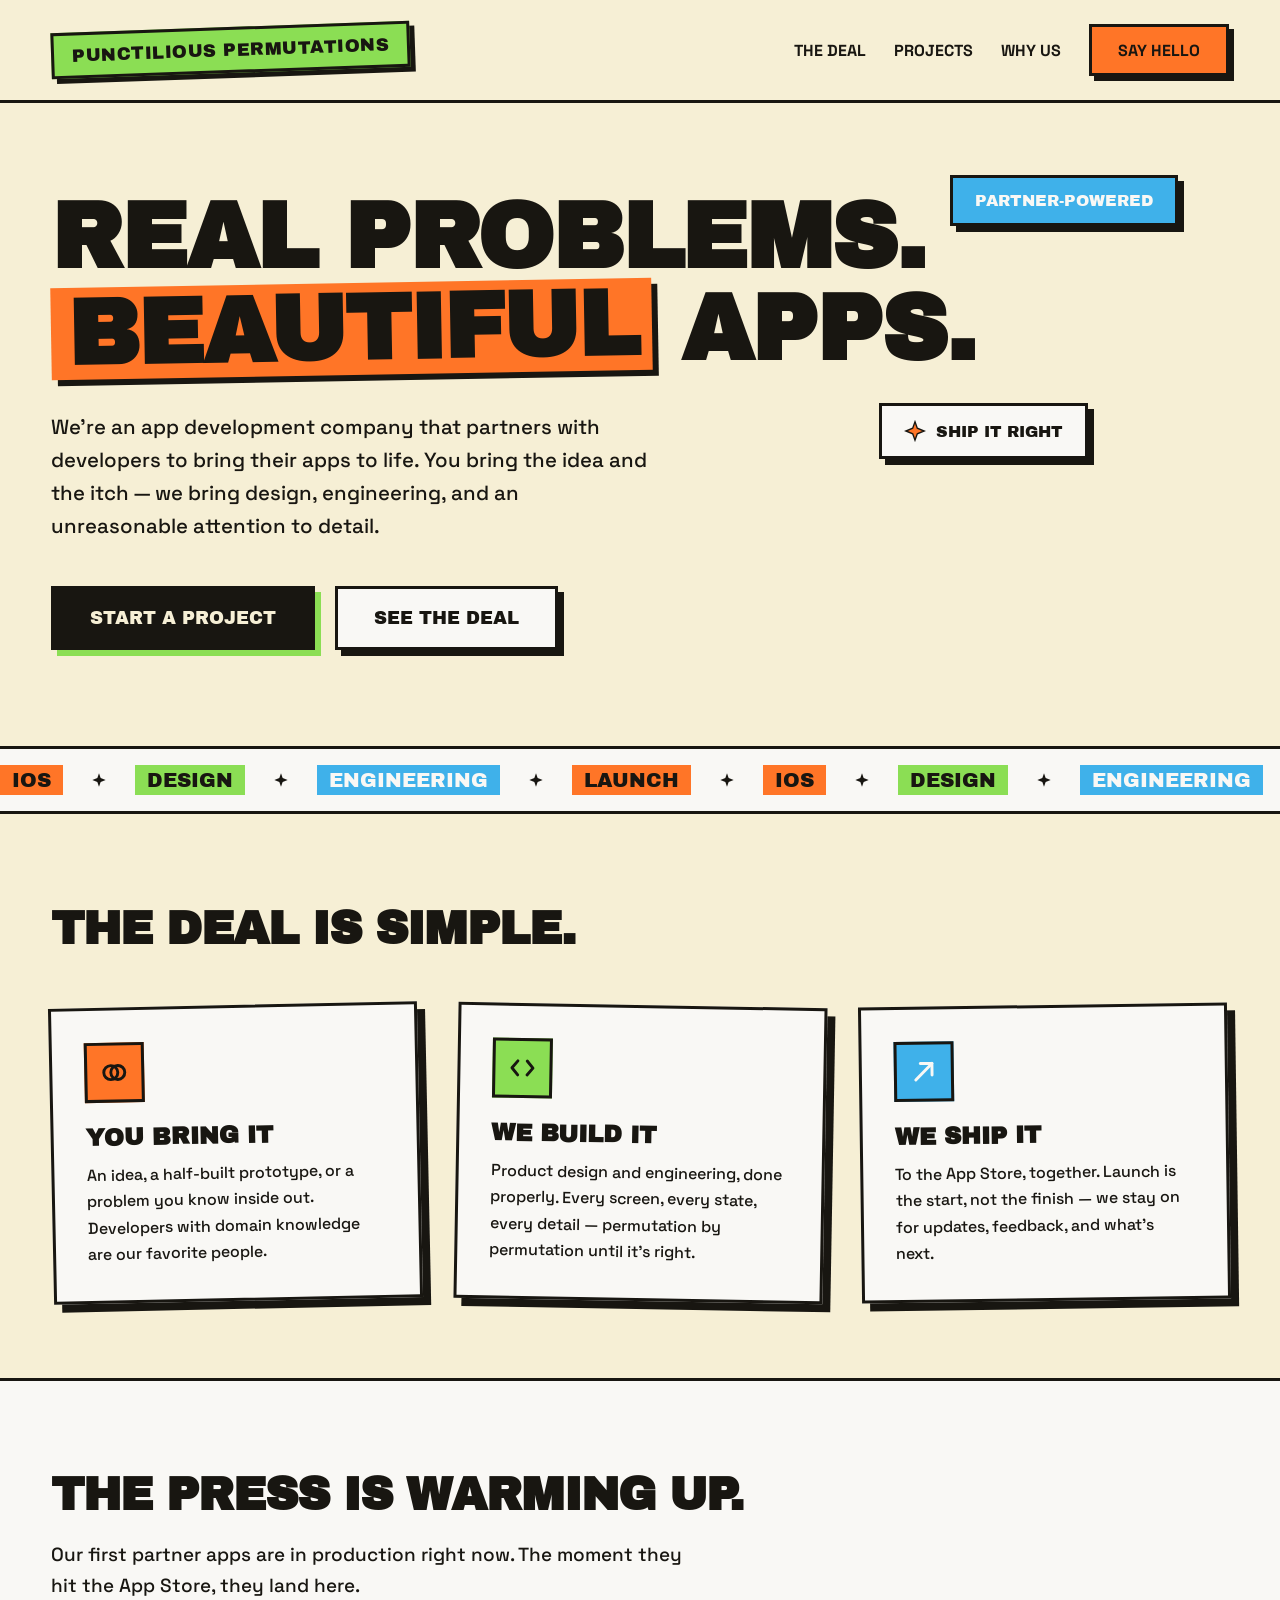
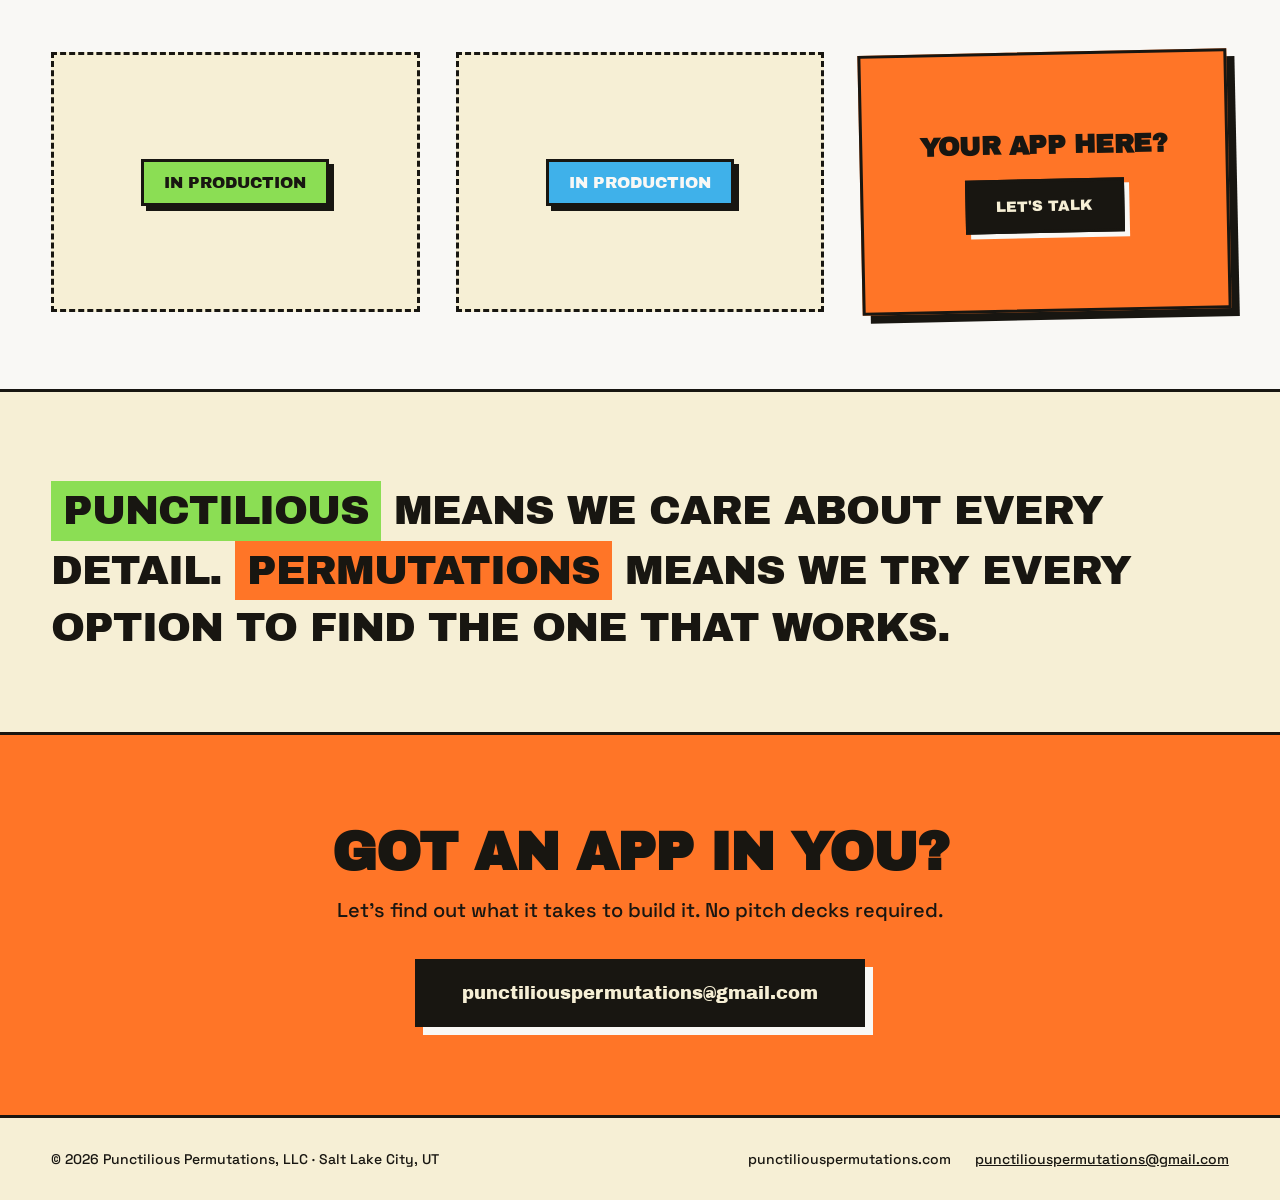
==== index.html @ 58b388db "Punctilious Permutations company site Static one-pager (Sticker Press design): hero, services, proje" ====
<!doctype html>
<html lang="en">
<head>
  <meta charset="utf-8">
  <meta name="viewport" content="width=device-width, initial-scale=1">
  <title>Punctilious Permutations — App Development Company</title>
  <meta name="description" content="Punctilious Permutations is an app development company in Salt Lake City, UT. We partner with developers to bring their apps to life — real problems, beautiful apps.">
  <link rel="canonical" href="https://punctiliouspermutations.com/">
  <meta property="og:title" content="Punctilious Permutations — App Development Company">
  <meta property="og:description" content="We partner with developers to bring their apps to life. Real problems. Beautiful apps.">
  <meta property="og:url" content="https://punctiliouspermutations.com/">
  <meta property="og:type" content="website">
  <meta name="theme-color" content="#f4efdc">
  <link rel="icon" type="image/svg+xml" href="favicon.svg">
  <link rel="preconnect" href="https://fonts.googleapis.com">
  <link rel="preconnect" href="https://fonts.gstatic.com" crossorigin>
  <link rel="stylesheet" href="https://fonts.googleapis.com/css2?family=Archivo+Black&family=Space+Grotesk:wght@400;500;700&display=swap">
  <link rel="stylesheet" href="style.css">
</head>
<body>

<header class="nav">
  <div class="nav-logo">Punctilious Permutations</div>
  <nav class="nav-links" aria-label="Main">
    <a href="#deal">The deal</a>
    <a href="#projects">Projects</a>
    <a href="#why">Why us</a>
    <a class="btn btn-nav" href="#contact">Say hello</a>
  </nav>
</header>

<main>
  <section class="hero">
    <div class="sticker sticker-sky hero-badge-1" aria-hidden="true">Partner-powered</div>
    <div class="sticker sticker-paper hero-badge-2" aria-hidden="true">
      <svg width="22" height="22" viewBox="0 0 24 24" fill="none" xmlns="http://www.w3.org/2000/svg"><path d="M12 2 L14.5 9 L22 12 L14.5 15 L12 22 L9.5 15 L2 12 L9.5 9 Z" fill="var(--orange)" stroke="var(--ink)" stroke-width="1.5"></path></svg>
      <span>Ship it right</span>
    </div>
    <h1>Real problems.<br><span class="highlight highlight-orange tilt">Beautiful</span> apps.</h1>
    <p class="hero-sub">We're an app development company that partners with developers to bring their apps to life. You bring the idea and the itch — we bring design, engineering, and an unreasonable attention to detail.</p>
    <div class="hero-actions">
      <a class="btn btn-dark" href="#contact">Start a project</a>
      <a class="btn btn-light" href="#deal">See the deal</a>
    </div>
  </section>

  <div class="ticker" aria-hidden="true">
    <div class="ticker-track">
      <div class="ticker-row">
        <span class="chip chip-orange">iOS</span><svg class="star" viewBox="0 0 24 24" xmlns="http://www.w3.org/2000/svg"><path d="M12 2 L14.5 9 L22 12 L14.5 15 L12 22 L9.5 15 L2 12 L9.5 9 Z"></path></svg><span class="chip chip-lime">Design</span><svg class="star" viewBox="0 0 24 24" xmlns="http://www.w3.org/2000/svg"><path d="M12 2 L14.5 9 L22 12 L14.5 15 L12 22 L9.5 15 L2 12 L9.5 9 Z"></path></svg><span class="chip chip-sky">Engineering</span><svg class="star" viewBox="0 0 24 24" xmlns="http://www.w3.org/2000/svg"><path d="M12 2 L14.5 9 L22 12 L14.5 15 L12 22 L9.5 15 L2 12 L9.5 9 Z"></path></svg><span class="chip chip-orange">Launch</span><svg class="star" viewBox="0 0 24 24" xmlns="http://www.w3.org/2000/svg"><path d="M12 2 L14.5 9 L22 12 L14.5 15 L12 22 L9.5 15 L2 12 L9.5 9 Z"></path></svg>
      </div>
      <div class="ticker-row">
        <span class="chip chip-orange">iOS</span><svg class="star" viewBox="0 0 24 24" xmlns="http://www.w3.org/2000/svg"><path d="M12 2 L14.5 9 L22 12 L14.5 15 L12 22 L9.5 15 L2 12 L9.5 9 Z"></path></svg><span class="chip chip-lime">Design</span><svg class="star" viewBox="0 0 24 24" xmlns="http://www.w3.org/2000/svg"><path d="M12 2 L14.5 9 L22 12 L14.5 15 L12 22 L9.5 15 L2 12 L9.5 9 Z"></path></svg><span class="chip chip-sky">Engineering</span><svg class="star" viewBox="0 0 24 24" xmlns="http://www.w3.org/2000/svg"><path d="M12 2 L14.5 9 L22 12 L14.5 15 L12 22 L9.5 15 L2 12 L9.5 9 Z"></path></svg><span class="chip chip-orange">Launch</span><svg class="star" viewBox="0 0 24 24" xmlns="http://www.w3.org/2000/svg"><path d="M12 2 L14.5 9 L22 12 L14.5 15 L12 22 L9.5 15 L2 12 L9.5 9 Z"></path></svg>
      </div>
    </div>
  </div>

  <section id="deal" class="section">
    <h2>The deal is simple.</h2>
    <div class="cards">
      <article class="card tilt-l">
        <div class="card-icon icon-orange">
          <svg width="28" height="28" viewBox="0 0 24 24" fill="none" xmlns="http://www.w3.org/2000/svg"><circle cx="9" cy="12" r="6" stroke="var(--ink)" stroke-width="2.5"></circle><circle cx="15" cy="12" r="6" stroke="var(--ink)" stroke-width="2.5"></circle></svg>
        </div>
        <h3>You bring it</h3>
        <p>An idea, a half-built prototype, or a problem you know inside out. Developers with domain knowledge are our favorite people.</p>
      </article>
      <article class="card tilt-r">
        <div class="card-icon icon-lime">
          <svg width="28" height="28" viewBox="0 0 24 24" fill="none" xmlns="http://www.w3.org/2000/svg"><path d="M8 6 L3 12 L8 18" stroke="var(--ink)" stroke-width="2.5" stroke-linecap="round" stroke-linejoin="round"></path><path d="M16 6 L21 12 L16 18" stroke="var(--ink)" stroke-width="2.5" stroke-linecap="round" stroke-linejoin="round"></path></svg>
        </div>
        <h3>We build it</h3>
        <p>Product design and engineering, done properly. Every screen, every state, every detail — permutation by permutation until it's right.</p>
      </article>
      <article class="card tilt-l2">
        <div class="card-icon icon-sky">
          <svg width="28" height="28" viewBox="0 0 24 24" fill="none" xmlns="http://www.w3.org/2000/svg"><path d="M5 19 L19 5" stroke="var(--paper)" stroke-width="2.5" stroke-linecap="round"></path><path d="M9 5 L19 5 L19 15" stroke="var(--paper)" stroke-width="2.5" stroke-linecap="round" stroke-linejoin="round"></path></svg>
        </div>
        <h3>We ship it</h3>
        <p>To the App Store, together. Launch is the start, not the finish — we stay on for updates, feedback, and what's next.</p>
      </article>
    </div>
  </section>

  <section id="projects" class="section section-band">
    <h2>The press is warming up.</h2>
    <p class="section-sub">Our first partner apps are in production right now. The moment they hit the App Store, they land here.</p>
    <div class="cards">
      <div class="slot">
        <div class="sticker sticker-lime bob-1">In production</div>
      </div>
      <div class="slot">
        <div class="sticker sticker-sky bob-2">In production</div>
      </div>
      <div class="card card-orange tilt-l your-app">
        <h3>Your app here?</h3>
        <a class="btn btn-dark btn-small" href="#contact">Let's talk</a>
      </div>
    </div>
  </section>

  <section id="why" class="section">
    <p class="statement">
      <span class="highlight highlight-lime">Punctilious</span> means we care about every detail. <span class="highlight highlight-orange">Permutations</span> means we try every option to find the one that works.
    </p>
  </section>

  <section id="contact" class="contact">
    <h2>Got an app in you?</h2>
    <p>Let's find out what it takes to build it. No pitch decks required.</p>
    <a class="btn btn-dark btn-email" href="mailto:punctiliouspermutations@gmail.com">punctiliouspermutations@gmail.com</a>
  </section>
</main>

<footer class="footer">
  <div>© 2026 Punctilious Permutations, LLC · Salt Lake City, UT</div>
  <div class="footer-links">
    <span>punctiliouspermutations.com</span>
    <a href="mailto:punctiliouspermutations@gmail.com">punctiliouspermutations@gmail.com</a>
  </div>
</footer>

</body>
</html>
---- style.css ----
:root {
  --cream: oklch(0.95 0.035 95);
  --paper: oklch(0.98 0.005 95);
  --ink: oklch(0.2 0.01 90);
  --orange: oklch(0.72 0.19 45);
  --lime: oklch(0.82 0.19 135);
  --sky: oklch(0.72 0.13 235);
  --display: 'Archivo Black', 'Arial Black', sans-serif;
  --body: 'Space Grotesk', 'Trebuchet MS', sans-serif;
}

* { box-sizing: border-box; }

body {
  margin: 0;
  background: var(--cream);
  color: var(--ink);
  font-family: var(--body);
  overflow-x: hidden;
}

a { color: oklch(0.55 0.17 45); }
a:hover { color: oklch(0.45 0.17 45); }

h1, h2, h3 { font-family: var(--display); text-transform: uppercase; margin: 0; }

/* ---------- shared pieces ---------- */

.btn {
  display: inline-flex;
  align-items: center;
  justify-content: center;
  border: 3px solid var(--ink);
  text-decoration: none;
  font-family: var(--display);
  text-transform: uppercase;
  transition: transform 120ms ease, box-shadow 120ms ease;
}
.btn:hover { transform: translate(-2px, -2px); }
.btn:active { transform: translate(2px, 2px); }

.btn-nav {
  height: 52px; padding: 0 26px;
  background: var(--orange); color: var(--ink);
  box-shadow: 5px 5px 0 var(--ink);
  font-family: var(--body); font-weight: 700; font-size: 16px;
}
.btn-nav:hover { color: var(--ink); box-shadow: 7px 7px 0 var(--ink); }

.btn-dark {
  height: 64px; padding: 0 36px;
  background: var(--ink); color: var(--cream);
  box-shadow: 6px 6px 0 var(--lime);
  font-size: 18px;
}
.btn-dark:hover { color: var(--cream); box-shadow: 8px 8px 0 var(--lime); }

.btn-light {
  height: 64px; padding: 0 36px;
  background: var(--paper); color: var(--ink);
  box-shadow: 6px 6px 0 var(--ink);
  font-size: 18px;
}
.btn-light:hover { color: var(--ink); box-shadow: 8px 8px 0 var(--ink); }

.btn-small { height: 54px; padding: 0 28px; font-size: 15px; box-shadow: 5px 5px 0 var(--paper); }
.btn-small:hover { box-shadow: 7px 7px 0 var(--paper); }

.btn-email {
  height: 68px; padding: 0 44px; font-size: 18px;
  text-transform: lowercase;
  box-shadow: 8px 8px 0 var(--paper);
}
.btn-email:hover { box-shadow: 10px 10px 0 var(--paper); }

.sticker {
  display: inline-flex;
  align-items: center;
  gap: 10px;
  border: 3px solid var(--ink);
  box-shadow: 6px 6px 0 var(--ink);
  padding: 14px 22px;
  font-family: var(--display);
  font-size: 16px;
  text-transform: uppercase;
}
.sticker-lime { background: var(--lime); }
.sticker-sky { background: var(--sky); color: var(--paper); }
.sticker-paper { background: var(--paper); }

.highlight { padding: 0 16px; display: inline-block; }
.highlight-orange { background: var(--orange); box-shadow: 6px 6px 0 var(--ink); }
.highlight-lime { background: var(--lime); }
.statement .highlight-orange { box-shadow: none; padding: 2px 12px; }
.statement .highlight-lime { padding: 2px 12px; }
.tilt { transform: rotate(-1deg); }

/* ---------- nav ---------- */

.nav {
  display: flex;
  align-items: center;
  justify-content: space-between;
  gap: 16px;
  padding: 24px clamp(20px, 4vw, 56px);
  border-bottom: 3px solid var(--ink);
}

.nav-logo {
  background: var(--lime);
  border: 3px solid var(--ink);
  box-shadow: 5px 5px 0 var(--ink);
  padding: 10px 18px;
  transform: rotate(-2deg);
  font-family: var(--display);
  font-size: clamp(12px, 1.5vw, 18px);
  text-transform: uppercase;
  letter-spacing: 0.5px;
}

.nav-links { display: flex; align-items: center; gap: 28px; }
.nav-links > a:not(.btn) {
  text-decoration: none;
  color: var(--ink);
  font-weight: 700;
  font-size: 16px;
  text-transform: uppercase;
}

/* ---------- hero ---------- */

.hero {
  position: relative;
  padding: clamp(48px, 7vw, 88px) clamp(20px, 4vw, 56px) clamp(52px, 8vw, 96px);
}

.hero h1 {
  font-size: clamp(46px, 7.2vw, 104px);
  line-height: 1;
  letter-spacing: -2px;
  max-width: 1000px;
}

.hero-badge-1 { position: absolute; right: 8%; top: 72px; animation: bob 5s ease-in-out infinite; }
.hero-badge-2 { position: absolute; right: 15%; top: 300px; animation: bob2 6s ease-in-out infinite; }

.hero-sub {
  margin: 36px 0 0;
  max-width: 600px;
  font-size: clamp(17px, 1.6vw, 21px);
  line-height: 1.6;
  font-weight: 500;
}

.hero-actions { display: flex; flex-wrap: wrap; align-items: center; gap: 20px; margin-top: 44px; }

/* ---------- ticker ---------- */

.ticker {
  border-top: 3px solid var(--ink);
  border-bottom: 3px solid var(--ink);
  background: var(--paper);
  overflow: hidden;
  padding: 16px 0;
}
.ticker-track { display: flex; width: max-content; animation: ticker 20s linear infinite; }
.ticker-row {
  display: flex;
  gap: 28px;
  padding-right: 28px;
  align-items: center;
  font-family: var(--display);
  font-size: 20px;
  text-transform: uppercase;
  white-space: nowrap;
}
.chip { padding: 4px 12px; }
.chip-orange { background: var(--orange); }
.chip-lime { background: var(--lime); }
.chip-sky { background: var(--sky); color: var(--paper); }
.star { width: 16px; height: 16px; fill: var(--ink); flex-shrink: 0; }

/* ---------- sections ---------- */

.section { padding: clamp(56px, 7vw, 100px) clamp(20px, 4vw, 56px) clamp(48px, 6vw, 88px); }
.section h2 { font-size: clamp(30px, 3.6vw, 48px); letter-spacing: -1px; }
.section-sub { margin: 20px 0 0; max-width: 640px; font-size: clamp(15px, 1.5vw, 19px); line-height: 1.6; font-weight: 500; }

.section-band {
  border-top: 3px solid var(--ink);
  border-bottom: 3px solid var(--ink);
  background: var(--paper);
}

.cards {
  display: grid;
  grid-template-columns: repeat(3, minmax(0, 1fr));
  gap: 36px;
  margin-top: clamp(32px, 4vw, 56px);
}

.card {
  background: var(--paper);
  border: 3px solid var(--ink);
  box-shadow: 8px 8px 0 var(--ink);
  padding: 32px;
}
.tilt-l { transform: rotate(-1.2deg); }
.tilt-r { transform: rotate(1deg); }
.tilt-l2 { transform: rotate(-0.8deg); }

.card-icon {
  display: flex;
  align-items: center;
  justify-content: center;
  width: 60px;
  height: 60px;
  border: 3px solid var(--ink);
}
.icon-orange { background: var(--orange); }
.icon-lime { background: var(--lime); }
.icon-sky { background: var(--sky); }

.card h3 { margin-top: 22px; font-size: 24px; }
.card p { margin: 12px 0 0; font-size: 16px; line-height: 1.65; font-weight: 500; }

.slot {
  border: 3px dashed var(--ink);
  background: var(--cream);
  min-height: 260px;
  display: flex;
  align-items: center;
  justify-content: center;
}
.bob-1 { box-shadow: 5px 5px 0 var(--ink); padding: 12px 20px; animation: bob 5s ease-in-out infinite; }
.bob-2 { box-shadow: 5px 5px 0 var(--ink); padding: 12px 20px; animation: bob2 6s ease-in-out infinite; }

.card-orange {
  background: var(--orange);
  min-height: 260px;
  display: flex;
  flex-direction: column;
  align-items: center;
  justify-content: center;
  gap: 20px;
  text-align: center;
}
.your-app h3 { margin-top: 0; font-size: 26px; letter-spacing: -0.5px; }

.statement {
  margin: 0;
  font-family: var(--display);
  font-size: clamp(22px, 3.2vw, 42px);
  line-height: 1.35;
  text-transform: uppercase;
  letter-spacing: -1px;
  max-width: 1100px;
}

/* ---------- contact + footer ---------- */

.contact {
  border-top: 3px solid var(--ink);
  background: var(--orange);
  padding: clamp(52px, 7vw, 88px) clamp(20px, 4vw, 56px);
  text-align: center;
}
.contact h2 { font-size: clamp(32px, 4.2vw, 56px); letter-spacing: -1px; }
.contact p { margin: 16px 0 36px; font-size: clamp(16px, 1.6vw, 20px); font-weight: 500; }

.footer {
  display: flex;
  align-items: center;
  justify-content: space-between;
  flex-wrap: wrap;
  gap: 12px 24px;
  padding: 32px clamp(20px, 4vw, 56px);
  border-top: 3px solid var(--ink);
  font-weight: 500;
  font-size: 14px;
}
.footer-links { display: flex; flex-wrap: wrap; gap: 12px 24px; }
.footer-links a { color: var(--ink); }

/* ---------- motion ---------- */

@keyframes bob {
  0%, 100% { transform: translateY(0) rotate(-4deg); }
  50% { transform: translateY(-12px) rotate(-7deg); }
}
@keyframes bob2 {
  0%, 100% { transform: translateY(-6px) rotate(5deg); }
  50% { transform: translateY(10px) rotate(8deg); }
}
@keyframes ticker {
  from { transform: translateX(0); }
  to { transform: translateX(-50%); }
}

@media (prefers-reduced-motion: reduce) {
  .ticker-track, .hero-badge-1, .hero-badge-2, .bob-1, .bob-2 { animation: none; }
  .btn { transition: none; }
}

/* ---------- responsive ---------- */

@media (max-width: 960px) {
  .hero-badge-1 { right: 4%; top: 40px; }
  .hero-badge-2 { display: none; }
  .cards { grid-template-columns: 1fr; gap: 28px; }
  .slot, .card-orange { min-height: 180px; }
}

@media (max-width: 720px) {
  .nav-links > a:not(.btn) { display: none; }
  .hero-badge-1 { position: static; margin-bottom: 24px; }
  .hero h1 { letter-spacing: -1px; }
  .hero h1 .highlight { padding: 0 8px; box-shadow: 4px 4px 0 var(--ink); }
  .hero-actions .btn { width: 100%; }
  .btn-email { width: 100%; padding: 0 12px; font-size: 14px; }
  .sticker { font-size: 13px; padding: 10px 16px; }
  .footer { flex-direction: column; align-items: flex-start; }
}
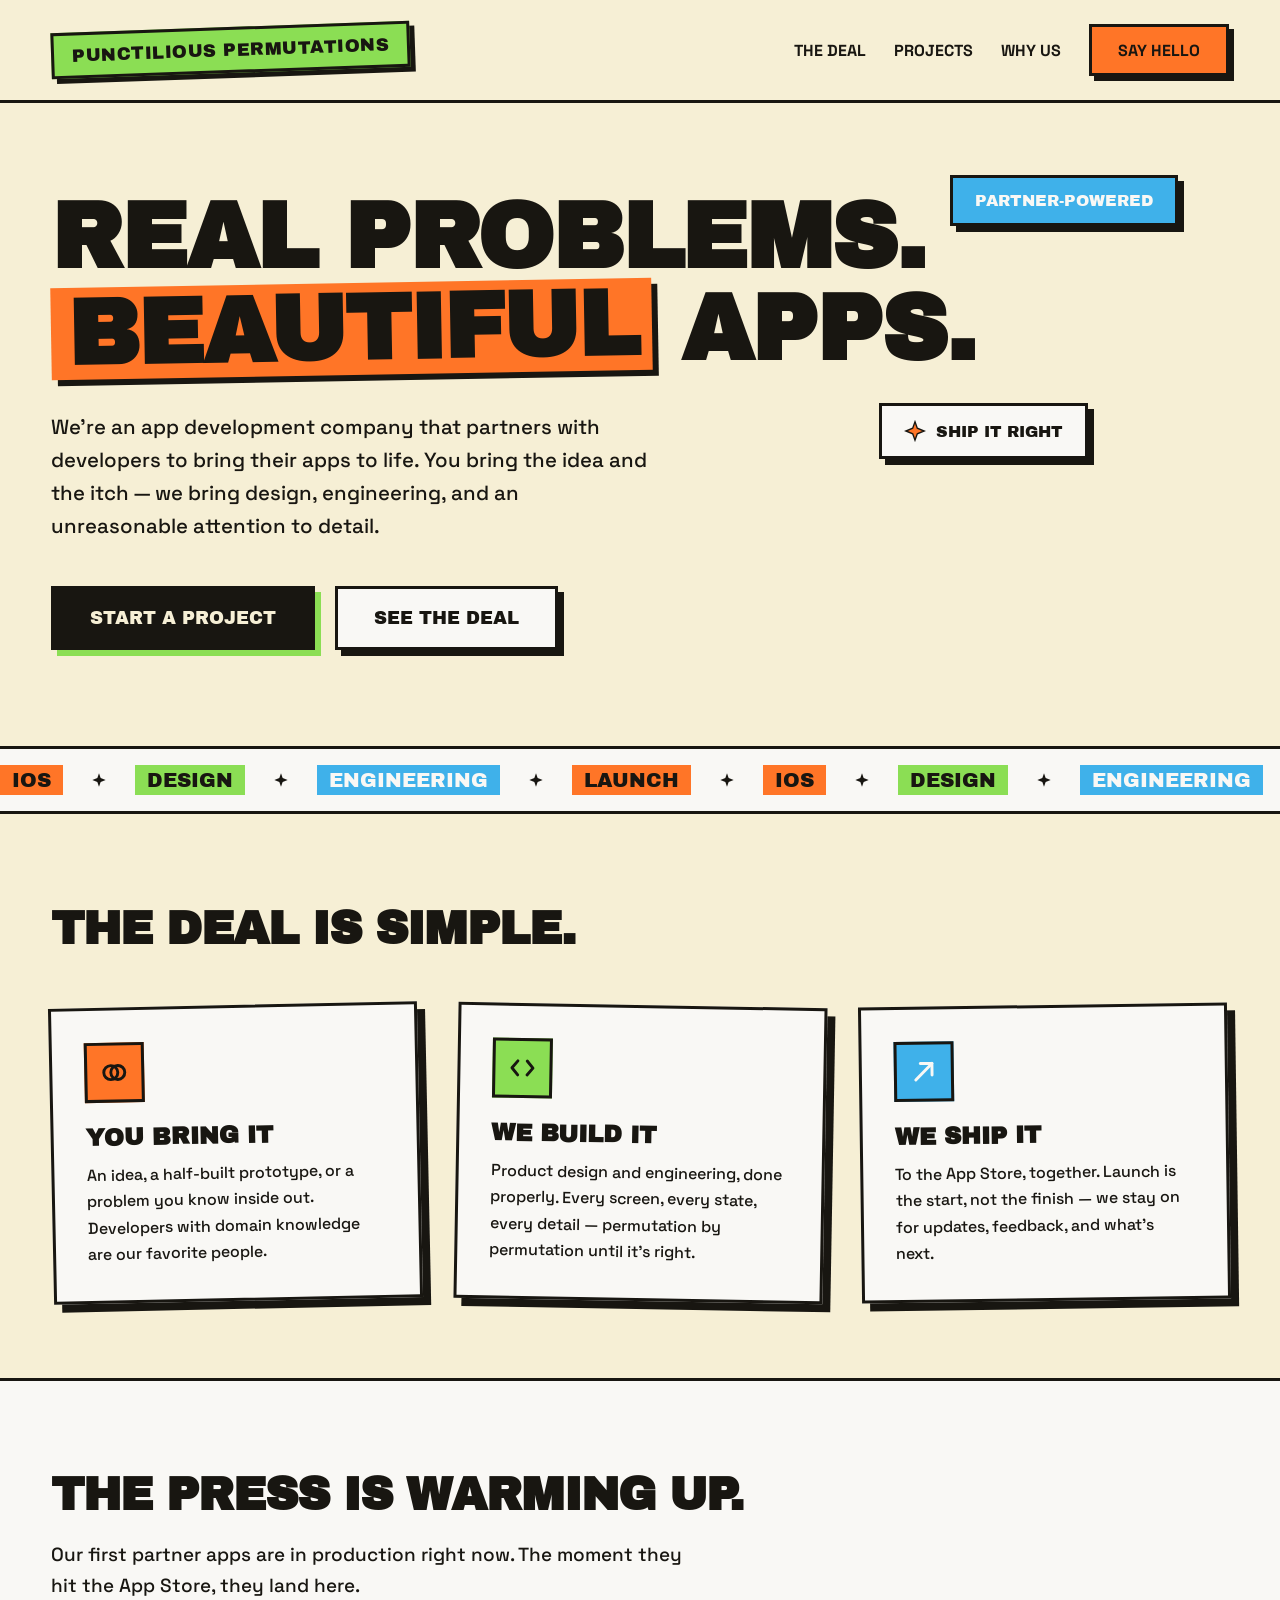
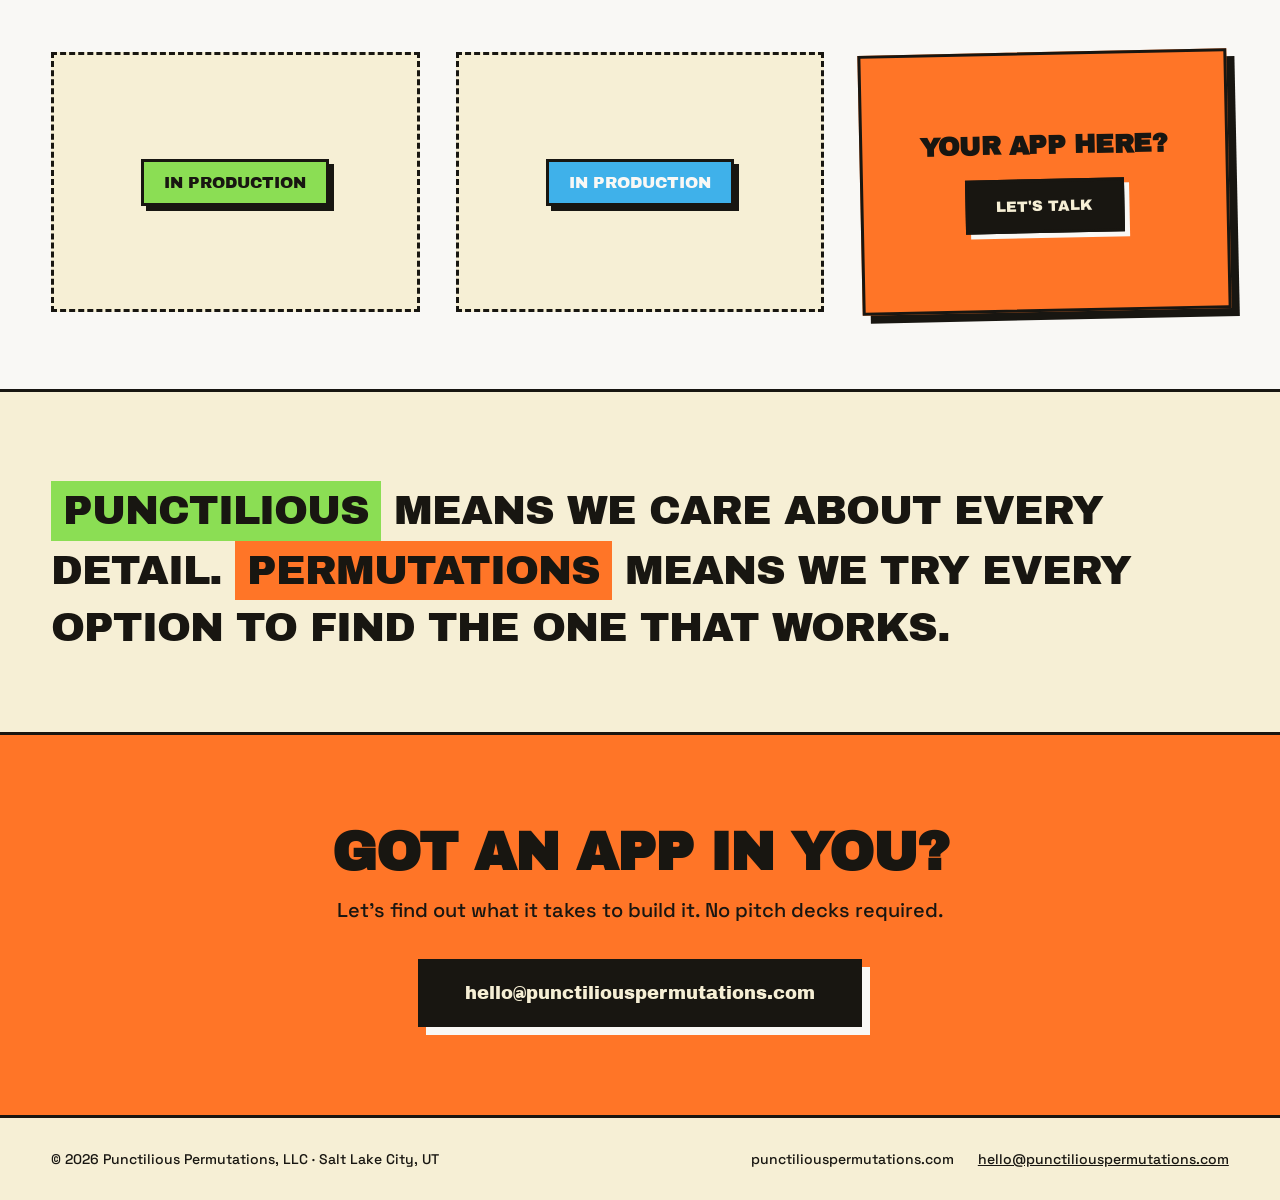
==== commit 52caeb74: "Switch contact email to hello@punctiliouspermutations.com Co-Authored-By: Claude Fable 5 <noreply@an" ====
--- a/index.html
+++ b/index.html
@@ -108,7 +108,7 @@
   <section id="contact" class="contact">
     <h2>Got an app in you?</h2>
     <p>Let's find out what it takes to build it. No pitch decks required.</p>
-    <a class="btn btn-dark btn-email" href="mailto:punctiliouspermutations@gmail.com">punctiliouspermutations@gmail.com</a>
+    <a class="btn btn-dark btn-email" href="mailto:hello@punctiliouspermutations.com">hello@punctiliouspermutations.com</a>
   </section>
 </main>
 
@@ -116,7 +116,7 @@
   <div>© 2026 Punctilious Permutations, LLC · Salt Lake City, UT</div>
   <div class="footer-links">
     <span>punctiliouspermutations.com</span>
-    <a href="mailto:punctiliouspermutations@gmail.com">punctiliouspermutations@gmail.com</a>
+    <a href="mailto:hello@punctiliouspermutations.com">hello@punctiliouspermutations.com</a>
   </div>
 </footer>
 
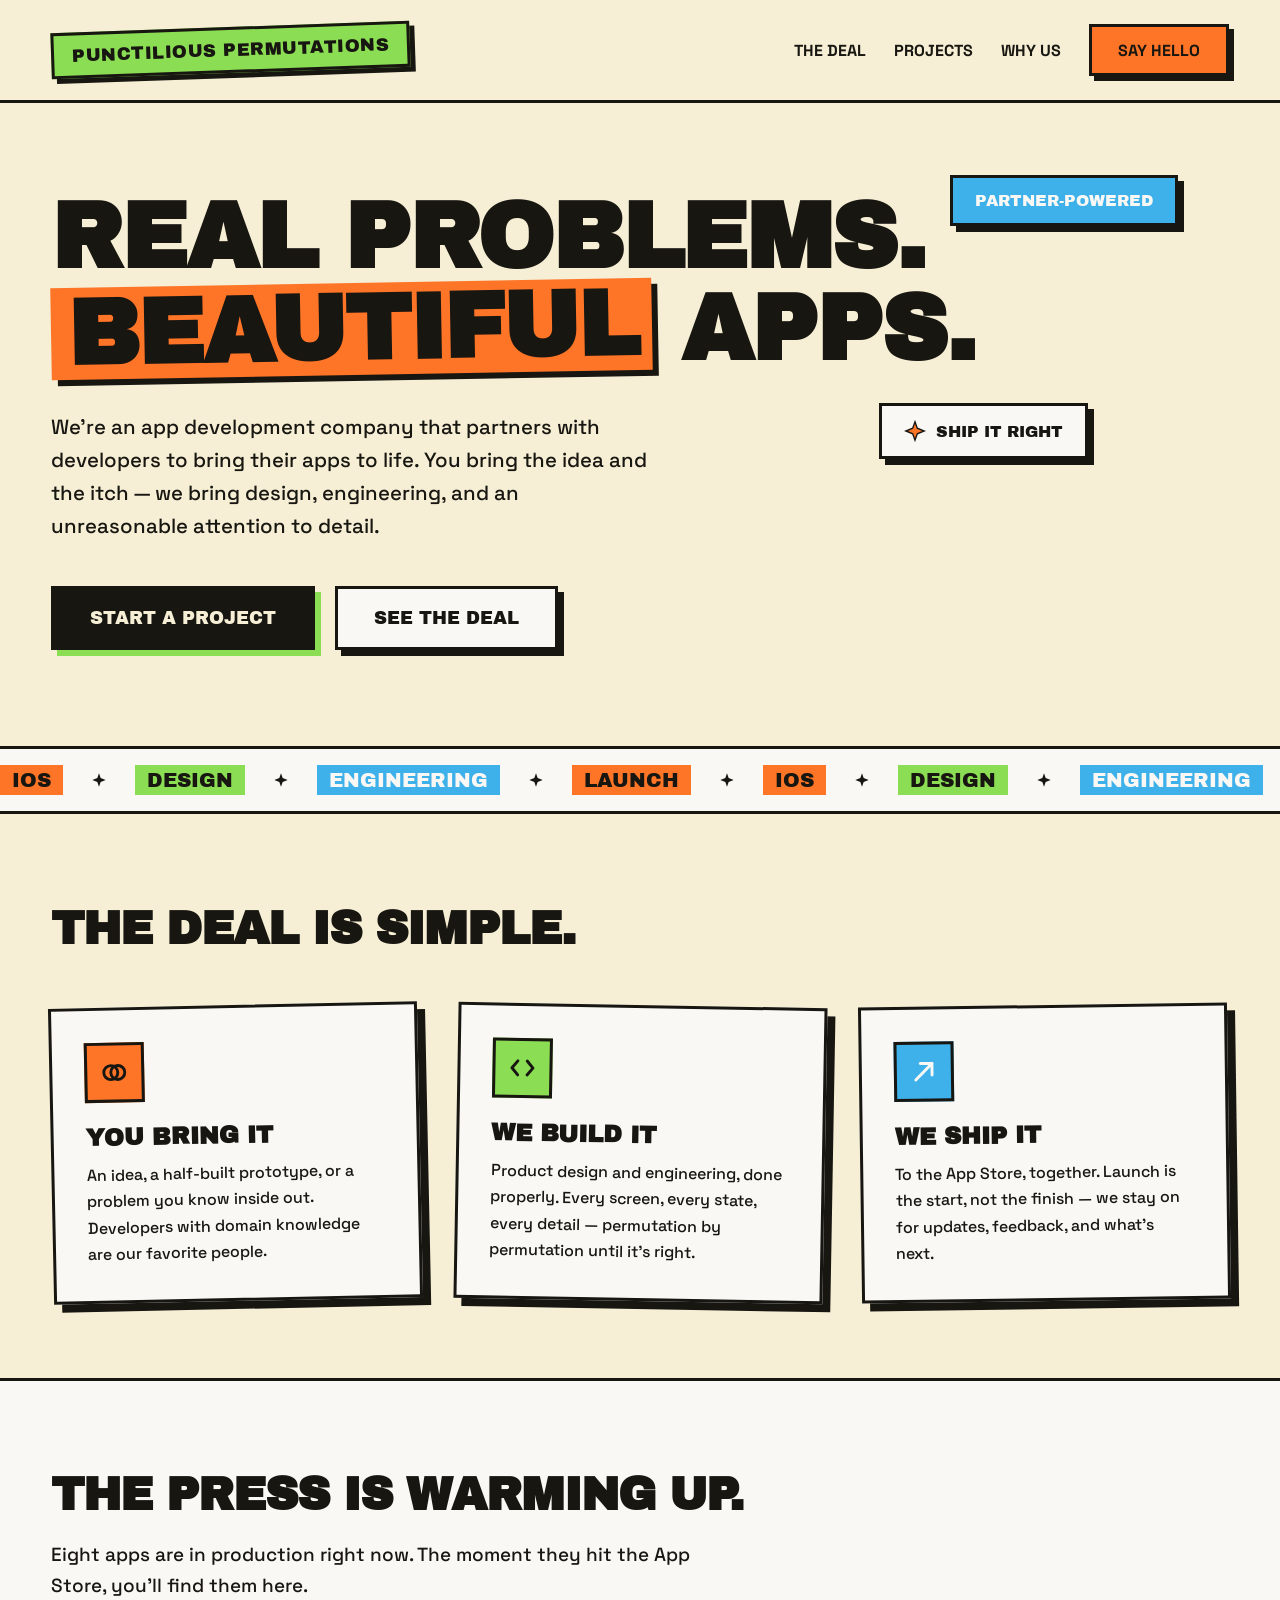
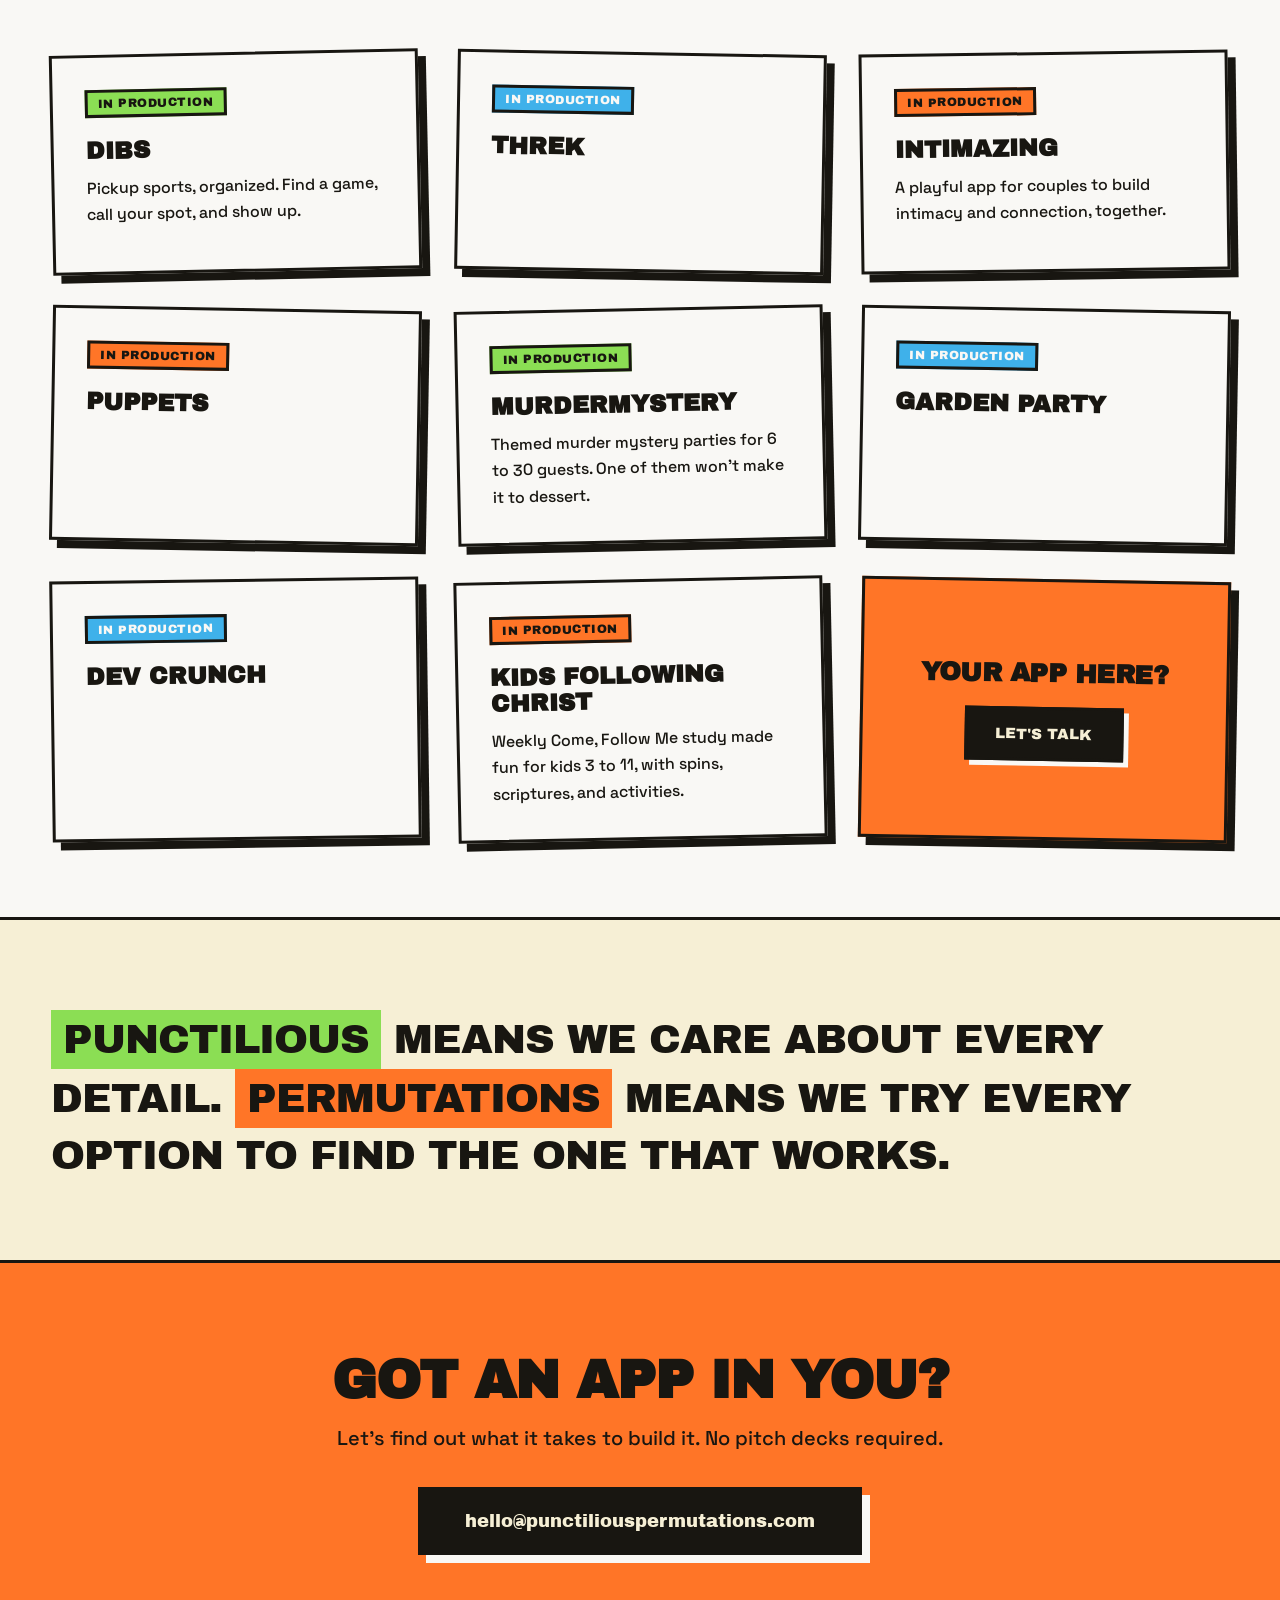
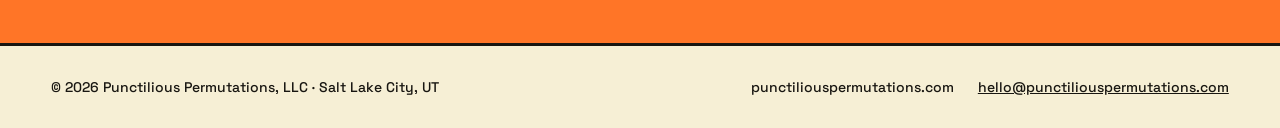
==== commit 8c4c792b: "List the eight apps in production in the Projects section Co-Authored-By: Claude Opus 5.5 <noreply@a" ====
--- a/index.html
+++ b/index.html
@@ -47,10 +47,10 @@
   <div class="ticker" aria-hidden="true">
     <div class="ticker-track">
       <div class="ticker-row">
-        <span class="chip chip-orange">iOS</span><svg class="star" viewBox="0 0 24 24" xmlns="http://www.w3.org/2000/svg"><path d="M12 2 L14.5 9 L22 12 L14.5 15 L12 22 L9.5 15 L2 12 L9.5 9 Z"></path></svg><span class="chip chip-lime">Design</span><svg class="star" viewBox="0 0 24 24" xmlns="http://www.w3.org/2000/svg"><path d="M12 2 L14.5 9 L22 12 L14.5 15 L12 22 L9.5 15 L2 12 L9.5 9 Z"></path></svg><span class="chip chip-sky">Engineering</span><svg class="star" viewBox="0 0 24 24" xmlns="http://www.w3.org/2000/svg"><path d="M12 2 L14.5 9 L22 12 L14.5 15 L12 22 L9.5 15 L2 12 L9.5 9 Z"></path></svg><span class="chip chip-orange">Launch</span><svg class="star" viewBox="0 0 24 24" xmlns="http://www.w3.org/2000/svg"><path d="M12 2 L14.5 9 L22 12 L14.5 15 L12 22 L9.5 15 L2 12 L9.5 9 Z"></path></svg>
+        <span class="chip chip-orange">iOS</span><svg class="star" viewBox="0 0 24 24" xmlns="http://www.w3.org/2000/svg"><path d="M12 2 L14.5 9 L22 12 L14.5 15 L12 22 L9.5 15 L2 12 L9.5 9 Z"></path></svg><span class="chip chip-lime">Design</span><svg class="star" viewBox="0 0 24 24" xmlns="http://www.w3.org/2000/svg"><path d="M12 2 L14.5 9 L22 12 L14.5 15 L12 22 L9.5 15 L2 12 L9.5 9 Z"></path></svg><span class="chip chip-sky">Engineering</span><svg class="star" viewBox="0 0 24 24" xmlns="http://www.w3.org/2000/svg"><path d="M12 2 L14.5 9 L22 12 L14.5 15 L12 22 L9.5 15 L2 12 L9.5 9 Z"></path></svg><span class="chip chip-orange">Launch</span><svg class="star" viewBox="0 0 24 24" xmlns="http://www.w3.org/2000/svg"><path d="M12 2 L14.5 9 L22 12 L14.5 15 L12 22 L9.5 15 L2 12 L9.5 9 Z"></path></svg><span class="chip chip-orange">iOS</span><svg class="star" viewBox="0 0 24 24" xmlns="http://www.w3.org/2000/svg"><path d="M12 2 L14.5 9 L22 12 L14.5 15 L12 22 L9.5 15 L2 12 L9.5 9 Z"></path></svg><span class="chip chip-lime">Design</span><svg class="star" viewBox="0 0 24 24" xmlns="http://www.w3.org/2000/svg"><path d="M12 2 L14.5 9 L22 12 L14.5 15 L12 22 L9.5 15 L2 12 L9.5 9 Z"></path></svg><span class="chip chip-sky">Engineering</span><svg class="star" viewBox="0 0 24 24" xmlns="http://www.w3.org/2000/svg"><path d="M12 2 L14.5 9 L22 12 L14.5 15 L12 22 L9.5 15 L2 12 L9.5 9 Z"></path></svg><span class="chip chip-orange">Launch</span><svg class="star" viewBox="0 0 24 24" xmlns="http://www.w3.org/2000/svg"><path d="M12 2 L14.5 9 L22 12 L14.5 15 L12 22 L9.5 15 L2 12 L9.5 9 Z"></path></svg><span class="chip chip-orange">iOS</span><svg class="star" viewBox="0 0 24 24" xmlns="http://www.w3.org/2000/svg"><path d="M12 2 L14.5 9 L22 12 L14.5 15 L12 22 L9.5 15 L2 12 L9.5 9 Z"></path></svg><span class="chip chip-lime">Design</span><svg class="star" viewBox="0 0 24 24" xmlns="http://www.w3.org/2000/svg"><path d="M12 2 L14.5 9 L22 12 L14.5 15 L12 22 L9.5 15 L2 12 L9.5 9 Z"></path></svg><span class="chip chip-sky">Engineering</span><svg class="star" viewBox="0 0 24 24" xmlns="http://www.w3.org/2000/svg"><path d="M12 2 L14.5 9 L22 12 L14.5 15 L12 22 L9.5 15 L2 12 L9.5 9 Z"></path></svg><span class="chip chip-orange">Launch</span><svg class="star" viewBox="0 0 24 24" xmlns="http://www.w3.org/2000/svg"><path d="M12 2 L14.5 9 L22 12 L14.5 15 L12 22 L9.5 15 L2 12 L9.5 9 Z"></path></svg><span class="chip chip-orange">iOS</span><svg class="star" viewBox="0 0 24 24" xmlns="http://www.w3.org/2000/svg"><path d="M12 2 L14.5 9 L22 12 L14.5 15 L12 22 L9.5 15 L2 12 L9.5 9 Z"></path></svg><span class="chip chip-lime">Design</span><svg class="star" viewBox="0 0 24 24" xmlns="http://www.w3.org/2000/svg"><path d="M12 2 L14.5 9 L22 12 L14.5 15 L12 22 L9.5 15 L2 12 L9.5 9 Z"></path></svg><span class="chip chip-sky">Engineering</span><svg class="star" viewBox="0 0 24 24" xmlns="http://www.w3.org/2000/svg"><path d="M12 2 L14.5 9 L22 12 L14.5 15 L12 22 L9.5 15 L2 12 L9.5 9 Z"></path></svg><span class="chip chip-orange">Launch</span><svg class="star" viewBox="0 0 24 24" xmlns="http://www.w3.org/2000/svg"><path d="M12 2 L14.5 9 L22 12 L14.5 15 L12 22 L9.5 15 L2 12 L9.5 9 Z"></path></svg>
       </div>
       <div class="ticker-row">
-        <span class="chip chip-orange">iOS</span><svg class="star" viewBox="0 0 24 24" xmlns="http://www.w3.org/2000/svg"><path d="M12 2 L14.5 9 L22 12 L14.5 15 L12 22 L9.5 15 L2 12 L9.5 9 Z"></path></svg><span class="chip chip-lime">Design</span><svg class="star" viewBox="0 0 24 24" xmlns="http://www.w3.org/2000/svg"><path d="M12 2 L14.5 9 L22 12 L14.5 15 L12 22 L9.5 15 L2 12 L9.5 9 Z"></path></svg><span class="chip chip-sky">Engineering</span><svg class="star" viewBox="0 0 24 24" xmlns="http://www.w3.org/2000/svg"><path d="M12 2 L14.5 9 L22 12 L14.5 15 L12 22 L9.5 15 L2 12 L9.5 9 Z"></path></svg><span class="chip chip-orange">Launch</span><svg class="star" viewBox="0 0 24 24" xmlns="http://www.w3.org/2000/svg"><path d="M12 2 L14.5 9 L22 12 L14.5 15 L12 22 L9.5 15 L2 12 L9.5 9 Z"></path></svg>
+        <span class="chip chip-orange">iOS</span><svg class="star" viewBox="0 0 24 24" xmlns="http://www.w3.org/2000/svg"><path d="M12 2 L14.5 9 L22 12 L14.5 15 L12 22 L9.5 15 L2 12 L9.5 9 Z"></path></svg><span class="chip chip-lime">Design</span><svg class="star" viewBox="0 0 24 24" xmlns="http://www.w3.org/2000/svg"><path d="M12 2 L14.5 9 L22 12 L14.5 15 L12 22 L9.5 15 L2 12 L9.5 9 Z"></path></svg><span class="chip chip-sky">Engineering</span><svg class="star" viewBox="0 0 24 24" xmlns="http://www.w3.org/2000/svg"><path d="M12 2 L14.5 9 L22 12 L14.5 15 L12 22 L9.5 15 L2 12 L9.5 9 Z"></path></svg><span class="chip chip-orange">Launch</span><svg class="star" viewBox="0 0 24 24" xmlns="http://www.w3.org/2000/svg"><path d="M12 2 L14.5 9 L22 12 L14.5 15 L12 22 L9.5 15 L2 12 L9.5 9 Z"></path></svg><span class="chip chip-orange">iOS</span><svg class="star" viewBox="0 0 24 24" xmlns="http://www.w3.org/2000/svg"><path d="M12 2 L14.5 9 L22 12 L14.5 15 L12 22 L9.5 15 L2 12 L9.5 9 Z"></path></svg><span class="chip chip-lime">Design</span><svg class="star" viewBox="0 0 24 24" xmlns="http://www.w3.org/2000/svg"><path d="M12 2 L14.5 9 L22 12 L14.5 15 L12 22 L9.5 15 L2 12 L9.5 9 Z"></path></svg><span class="chip chip-sky">Engineering</span><svg class="star" viewBox="0 0 24 24" xmlns="http://www.w3.org/2000/svg"><path d="M12 2 L14.5 9 L22 12 L14.5 15 L12 22 L9.5 15 L2 12 L9.5 9 Z"></path></svg><span class="chip chip-orange">Launch</span><svg class="star" viewBox="0 0 24 24" xmlns="http://www.w3.org/2000/svg"><path d="M12 2 L14.5 9 L22 12 L14.5 15 L12 22 L9.5 15 L2 12 L9.5 9 Z"></path></svg><span class="chip chip-orange">iOS</span><svg class="star" viewBox="0 0 24 24" xmlns="http://www.w3.org/2000/svg"><path d="M12 2 L14.5 9 L22 12 L14.5 15 L12 22 L9.5 15 L2 12 L9.5 9 Z"></path></svg><span class="chip chip-lime">Design</span><svg class="star" viewBox="0 0 24 24" xmlns="http://www.w3.org/2000/svg"><path d="M12 2 L14.5 9 L22 12 L14.5 15 L12 22 L9.5 15 L2 12 L9.5 9 Z"></path></svg><span class="chip chip-sky">Engineering</span><svg class="star" viewBox="0 0 24 24" xmlns="http://www.w3.org/2000/svg"><path d="M12 2 L14.5 9 L22 12 L14.5 15 L12 22 L9.5 15 L2 12 L9.5 9 Z"></path></svg><span class="chip chip-orange">Launch</span><svg class="star" viewBox="0 0 24 24" xmlns="http://www.w3.org/2000/svg"><path d="M12 2 L14.5 9 L22 12 L14.5 15 L12 22 L9.5 15 L2 12 L9.5 9 Z"></path></svg><span class="chip chip-orange">iOS</span><svg class="star" viewBox="0 0 24 24" xmlns="http://www.w3.org/2000/svg"><path d="M12 2 L14.5 9 L22 12 L14.5 15 L12 22 L9.5 15 L2 12 L9.5 9 Z"></path></svg><span class="chip chip-lime">Design</span><svg class="star" viewBox="0 0 24 24" xmlns="http://www.w3.org/2000/svg"><path d="M12 2 L14.5 9 L22 12 L14.5 15 L12 22 L9.5 15 L2 12 L9.5 9 Z"></path></svg><span class="chip chip-sky">Engineering</span><svg class="star" viewBox="0 0 24 24" xmlns="http://www.w3.org/2000/svg"><path d="M12 2 L14.5 9 L22 12 L14.5 15 L12 22 L9.5 15 L2 12 L9.5 9 Z"></path></svg><span class="chip chip-orange">Launch</span><svg class="star" viewBox="0 0 24 24" xmlns="http://www.w3.org/2000/svg"><path d="M12 2 L14.5 9 L22 12 L14.5 15 L12 22 L9.5 15 L2 12 L9.5 9 Z"></path></svg>
       </div>
     </div>
   </div>
@@ -84,15 +84,45 @@
 
   <section id="projects" class="section section-band">
     <h2>The press is warming up.</h2>
-    <p class="section-sub">Our first partner apps are in production right now. The moment they hit the App Store, they land here.</p>
+    <p class="section-sub">Eight apps are in production right now. The moment they hit the App Store, you'll find them here.</p>
     <div class="cards">
-      <div class="slot">
-        <div class="sticker sticker-lime bob-1">In production</div>
-      </div>
-      <div class="slot">
-        <div class="sticker sticker-sky bob-2">In production</div>
-      </div>
-      <div class="card card-orange tilt-l your-app">
+      <article class="card app-card tilt-l">
+        <span class="app-tag tag-lime">In production</span>
+        <h3>Dibs</h3>
+        <p>Pickup sports, organized. Find a game, call your spot, and show up.</p>
+      </article>
+      <article class="card app-card tilt-r">
+        <span class="app-tag tag-sky">In production</span>
+        <h3>Threk</h3>
+      </article>
+      <article class="card app-card tilt-l2">
+        <span class="app-tag tag-orange">In production</span>
+        <h3>Intimazing</h3>
+        <p>A playful app for couples to build intimacy and connection, together.</p>
+      </article>
+      <article class="card app-card tilt-r">
+        <span class="app-tag tag-orange">In production</span>
+        <h3>Puppets</h3>
+      </article>
+      <article class="card app-card tilt-l">
+        <span class="app-tag tag-lime">In production</span>
+        <h3>MurderMystery</h3>
+        <p>Themed murder mystery parties for 6 to 30 guests. One of them won't make it to dessert.</p>
+      </article>
+      <article class="card app-card tilt-r">
+        <span class="app-tag tag-sky">In production</span>
+        <h3>Garden Party</h3>
+      </article>
+      <article class="card app-card tilt-l2">
+        <span class="app-tag tag-sky">In production</span>
+        <h3>Dev Crunch</h3>
+      </article>
+      <article class="card app-card tilt-l">
+        <span class="app-tag tag-orange">In production</span>
+        <h3>Kids Following Christ</h3>
+        <p>Weekly Come, Follow Me study made fun for kids 3 to 11, with spins, scriptures, and activities.</p>
+      </article>
+      <div class="card card-orange tilt-r your-app">
         <h3>Your app here?</h3>
         <a class="btn btn-dark btn-small" href="#contact">Let's talk</a>
       </div>
--- a/style.css
+++ b/style.css
@@ -163,7 +163,7 @@
   overflow: hidden;
   padding: 16px 0;
 }
-.ticker-track { display: flex; width: max-content; animation: ticker 20s linear infinite; }
+.ticker-track { display: flex; width: max-content; animation: ticker 45s linear infinite; }
 .ticker-row {
   display: flex;
   gap: 28px;
@@ -246,6 +246,21 @@
   text-align: center;
 }
 .your-app h3 { margin-top: 0; font-size: 26px; letter-spacing: -0.5px; }
+
+.app-card { min-height: 220px; display: flex; flex-direction: column; align-items: flex-start; }
+.app-card h3 { margin-top: 20px; overflow-wrap: anywhere; }
+.app-tag {
+  display: inline-block;
+  border: 3px solid var(--ink);
+  padding: 4px 10px;
+  font-family: var(--display);
+  font-size: 12px;
+  text-transform: uppercase;
+  letter-spacing: 0.5px;
+}
+.tag-lime { background: var(--lime); }
+.tag-orange { background: var(--orange); }
+.tag-sky { background: var(--sky); color: var(--paper); }
 
 .statement {
   margin: 0;
@@ -309,6 +324,7 @@
   .hero-badge-2 { display: none; }
   .cards { grid-template-columns: 1fr; gap: 28px; }
   .slot, .card-orange { min-height: 180px; }
+  .app-card { min-height: 0; }
 }
 
 @media (max-width: 720px) {
@@ -321,3 +337,44 @@
   .sticker { font-size: 13px; padding: 10px 16px; }
   .footer { flex-direction: column; align-items: flex-start; }
 }
+
+/* ---------- legal pages (dibs/privacy, dibs/terms) ---------- */
+
+.nav-logo a { color: inherit; text-decoration: none; }
+
+.legal {
+  max-width: 820px;
+  padding: clamp(40px, 6vw, 80px) clamp(20px, 4vw, 56px) clamp(48px, 6vw, 88px);
+  font-size: 17px;
+  line-height: 1.7;
+  font-weight: 500;
+  overflow-wrap: anywhere;
+}
+.legal h1 { font-size: clamp(34px, 5vw, 60px); line-height: 1.05; letter-spacing: -1px; margin-top: 22px; }
+.legal h2 { font-size: clamp(20px, 2.4vw, 26px); letter-spacing: -0.5px; margin: 44px 0 10px; }
+.legal h3 { font-family: var(--body); text-transform: none; font-size: 18px; font-weight: 700; margin: 24px 0 6px; }
+.legal p, .legal li { margin: 10px 0; }
+.legal ul { padding-left: 22px; }
+.legal-meta { font-size: 15px; margin-top: 18px; }
+.legal-summary {
+  background: var(--paper);
+  border: 3px solid var(--ink);
+  box-shadow: 6px 6px 0 var(--ink);
+  padding: 6px 22px 12px;
+  margin: 28px 0 8px;
+}
+.legal .legal-summary h2 { margin-top: 18px; }
+.legal table { width: 100%; border-collapse: collapse; margin: 14px 0; font-size: 15px; background: var(--paper); border: 3px solid var(--ink); }
+.legal th, .legal td { text-align: left; vertical-align: top; padding: 10px 12px; border-bottom: 2px solid var(--ink); }
+.legal th { font-family: var(--display); text-transform: uppercase; font-weight: 400; font-size: 13px; }
+.legal-toc { columns: 2; column-gap: 32px; font-size: 15px; }
+
+@media (max-width: 720px) {
+  .legal { font-size: 16px; }
+  .legal-toc { columns: 1; }
+  .legal table, .legal tbody, .legal tr, .legal td { display: block; }
+  .legal thead { display: none; }
+  .legal td { border-bottom: none; padding: 4px 12px; }
+  .legal tr { border-bottom: 2px solid var(--ink); padding: 8px 0; }
+  .legal td:first-child { font-weight: 700; }
+}
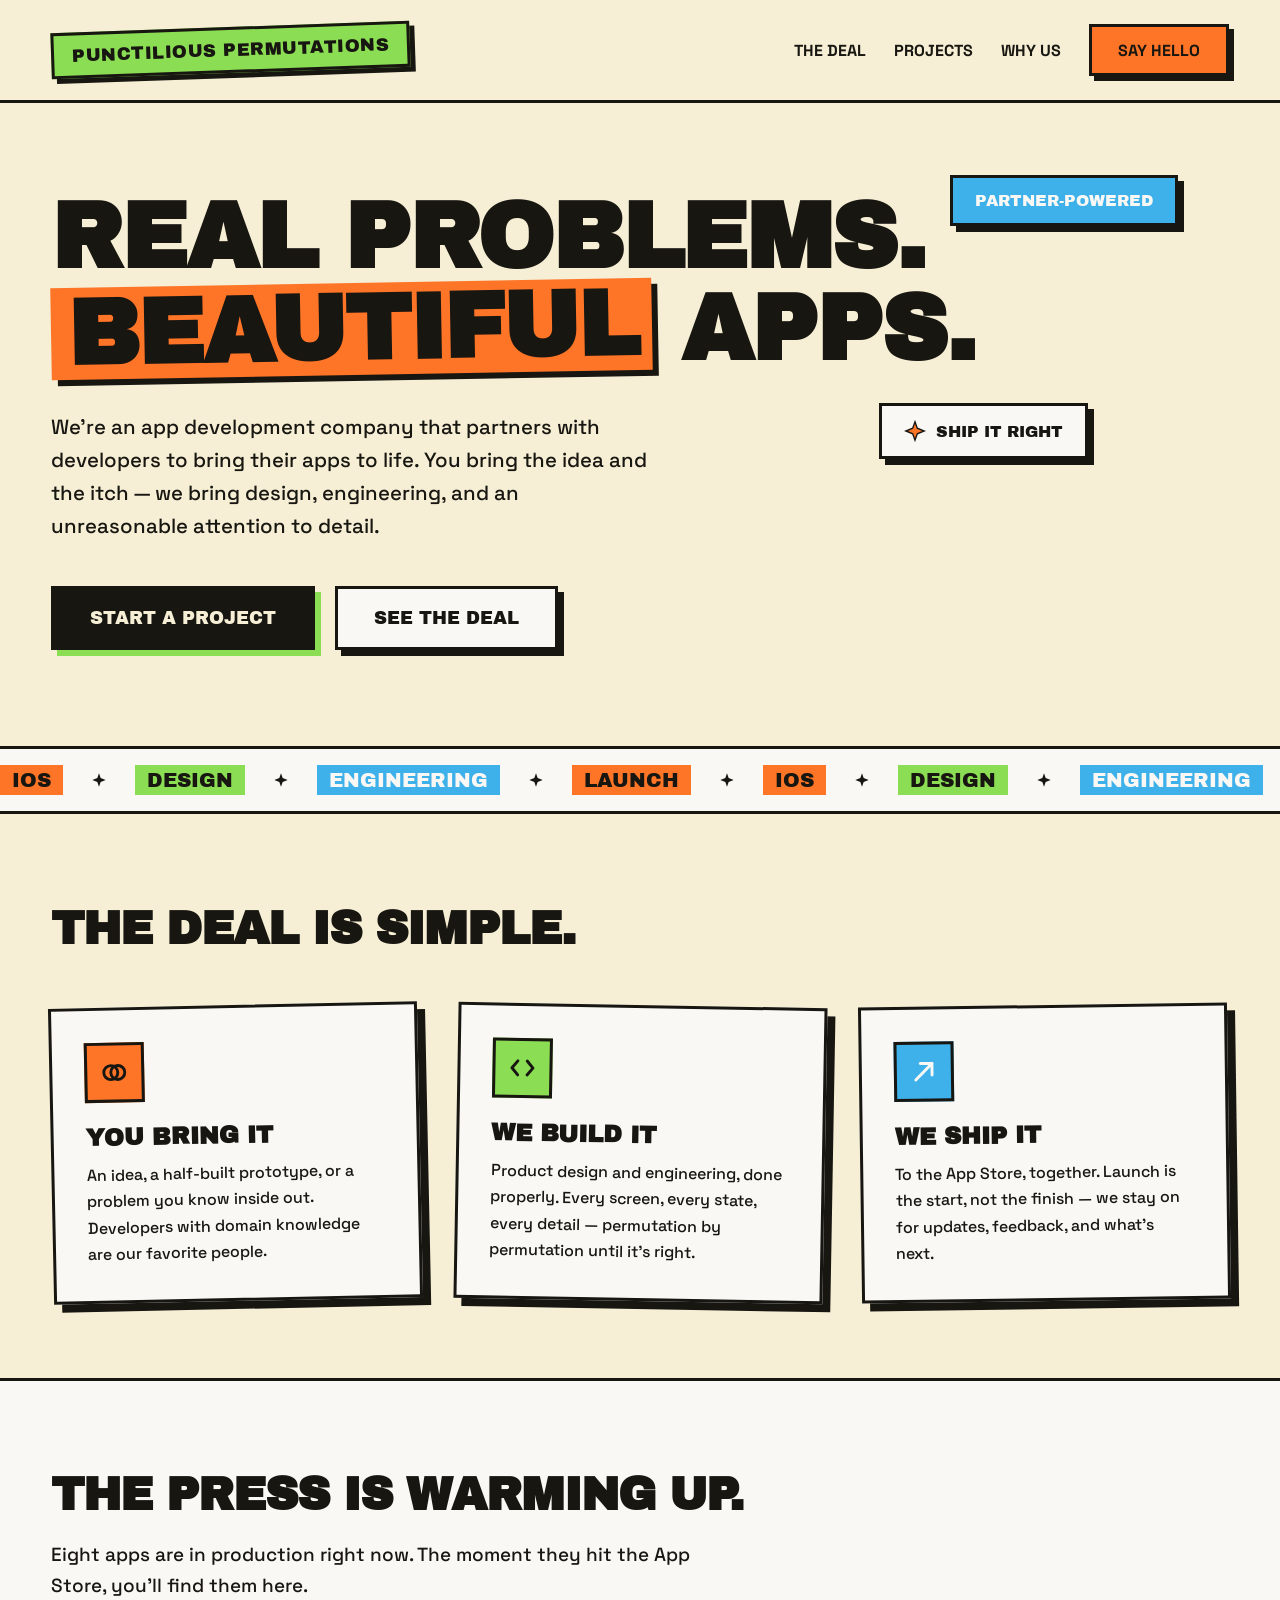
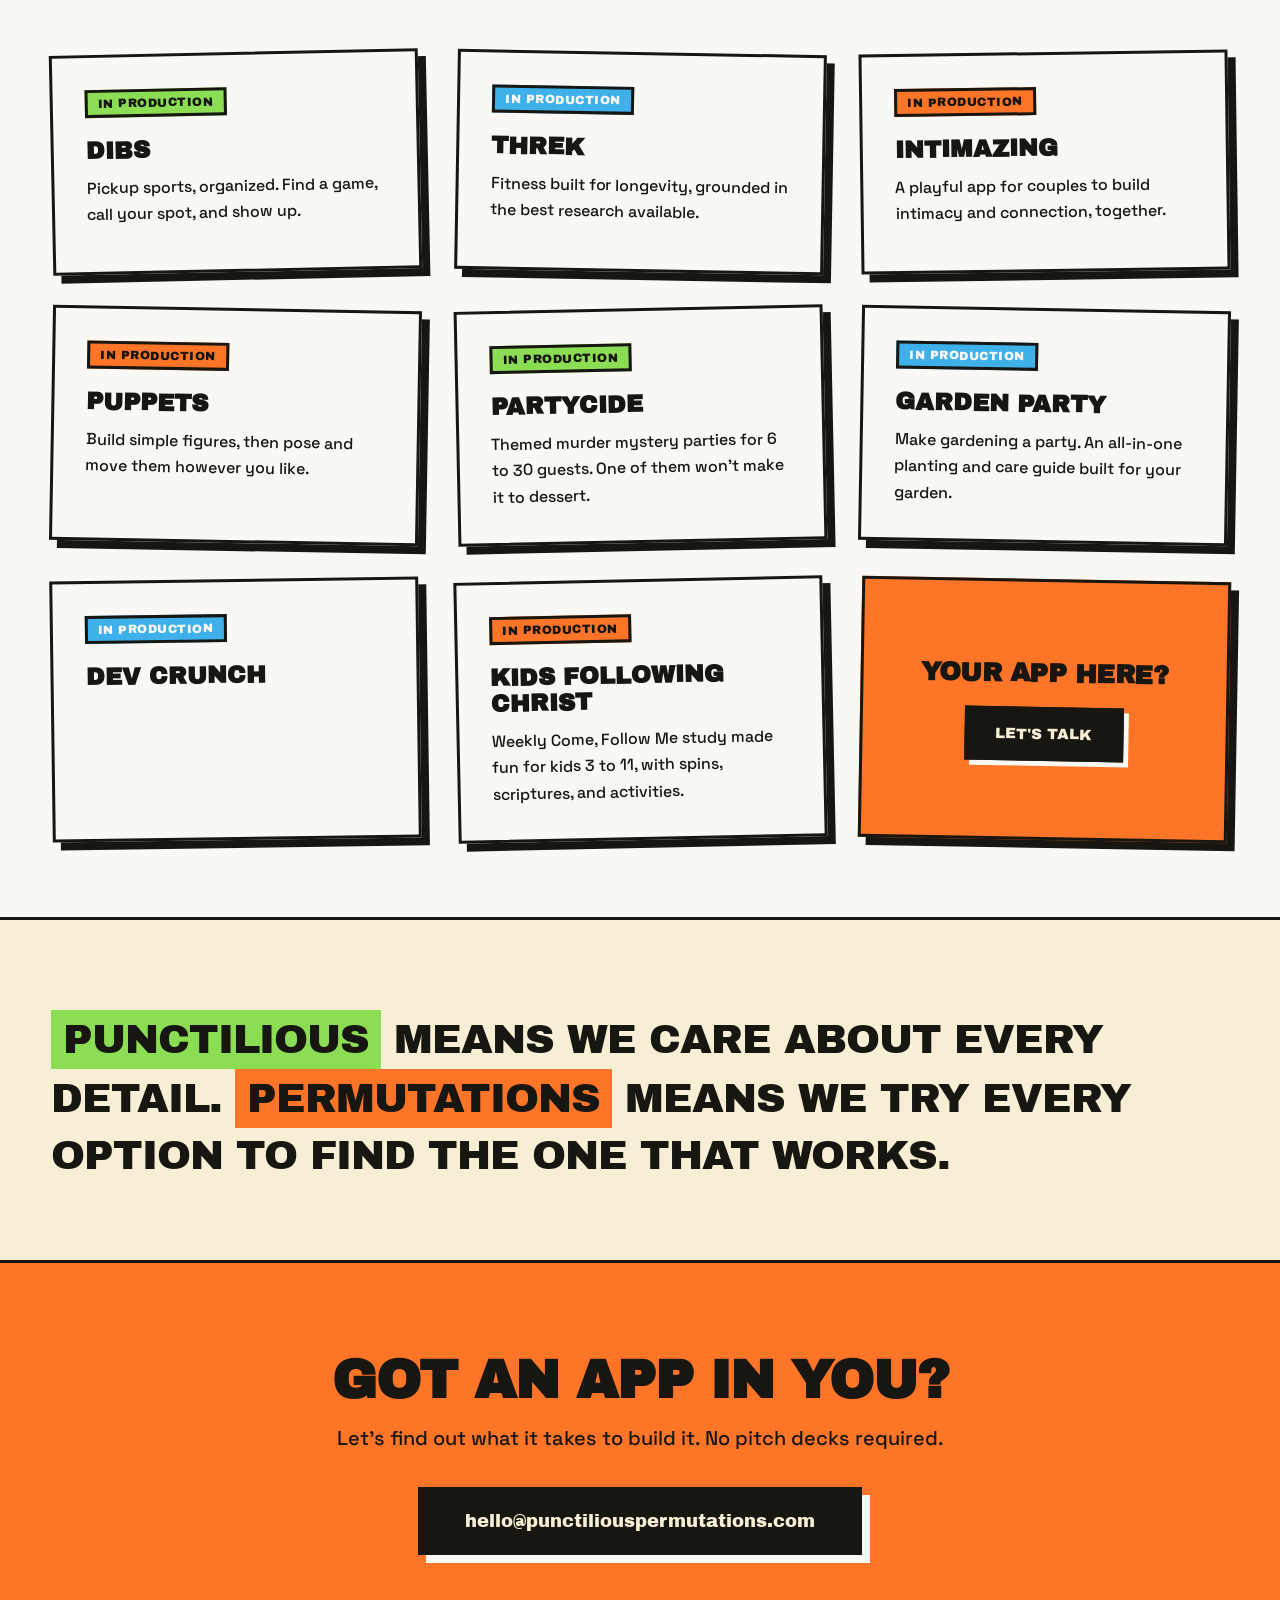
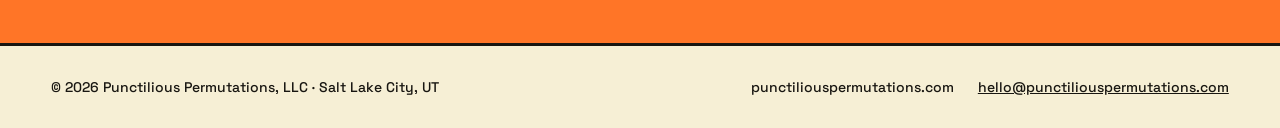
==== commit 1b7c84b2: "Add Threk, Puppets and Garden Party descriptions; rename MurderMystery to Partycide Co-Authored-By: " ====
--- a/index.html
+++ b/index.html
@@ -94,6 +94,7 @@
       <article class="card app-card tilt-r">
         <span class="app-tag tag-sky">In production</span>
         <h3>Threk</h3>
+        <p>Fitness built for longevity, grounded in the best research available.</p>
       </article>
       <article class="card app-card tilt-l2">
         <span class="app-tag tag-orange">In production</span>
@@ -103,15 +104,17 @@
       <article class="card app-card tilt-r">
         <span class="app-tag tag-orange">In production</span>
         <h3>Puppets</h3>
+        <p>Build simple figures, then pose and move them however you like.</p>
       </article>
       <article class="card app-card tilt-l">
         <span class="app-tag tag-lime">In production</span>
-        <h3>MurderMystery</h3>
+        <h3>Partycide</h3>
         <p>Themed murder mystery parties for 6 to 30 guests. One of them won't make it to dessert.</p>
       </article>
       <article class="card app-card tilt-r">
         <span class="app-tag tag-sky">In production</span>
         <h3>Garden Party</h3>
+        <p>Make gardening a party. An all-in-one planting and care guide built for your garden.</p>
       </article>
       <article class="card app-card tilt-l2">
         <span class="app-tag tag-sky">In production</span>
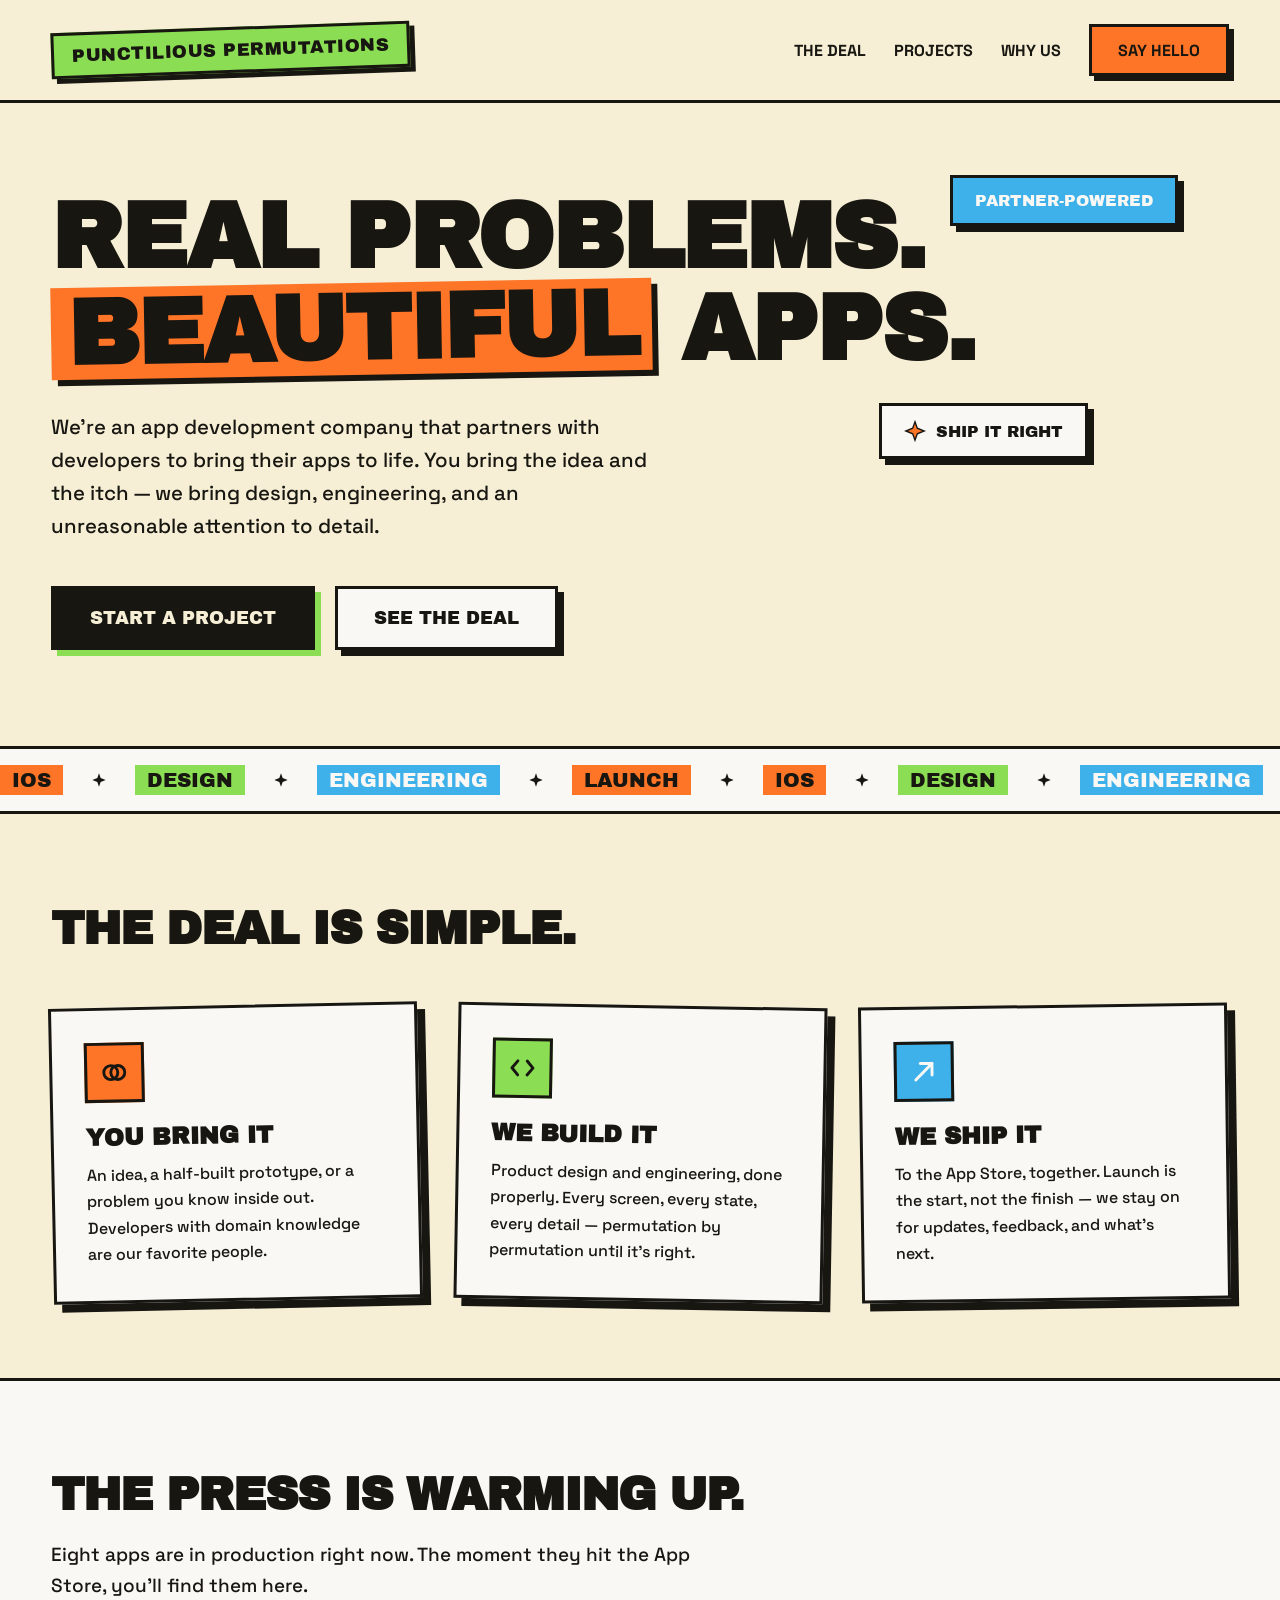
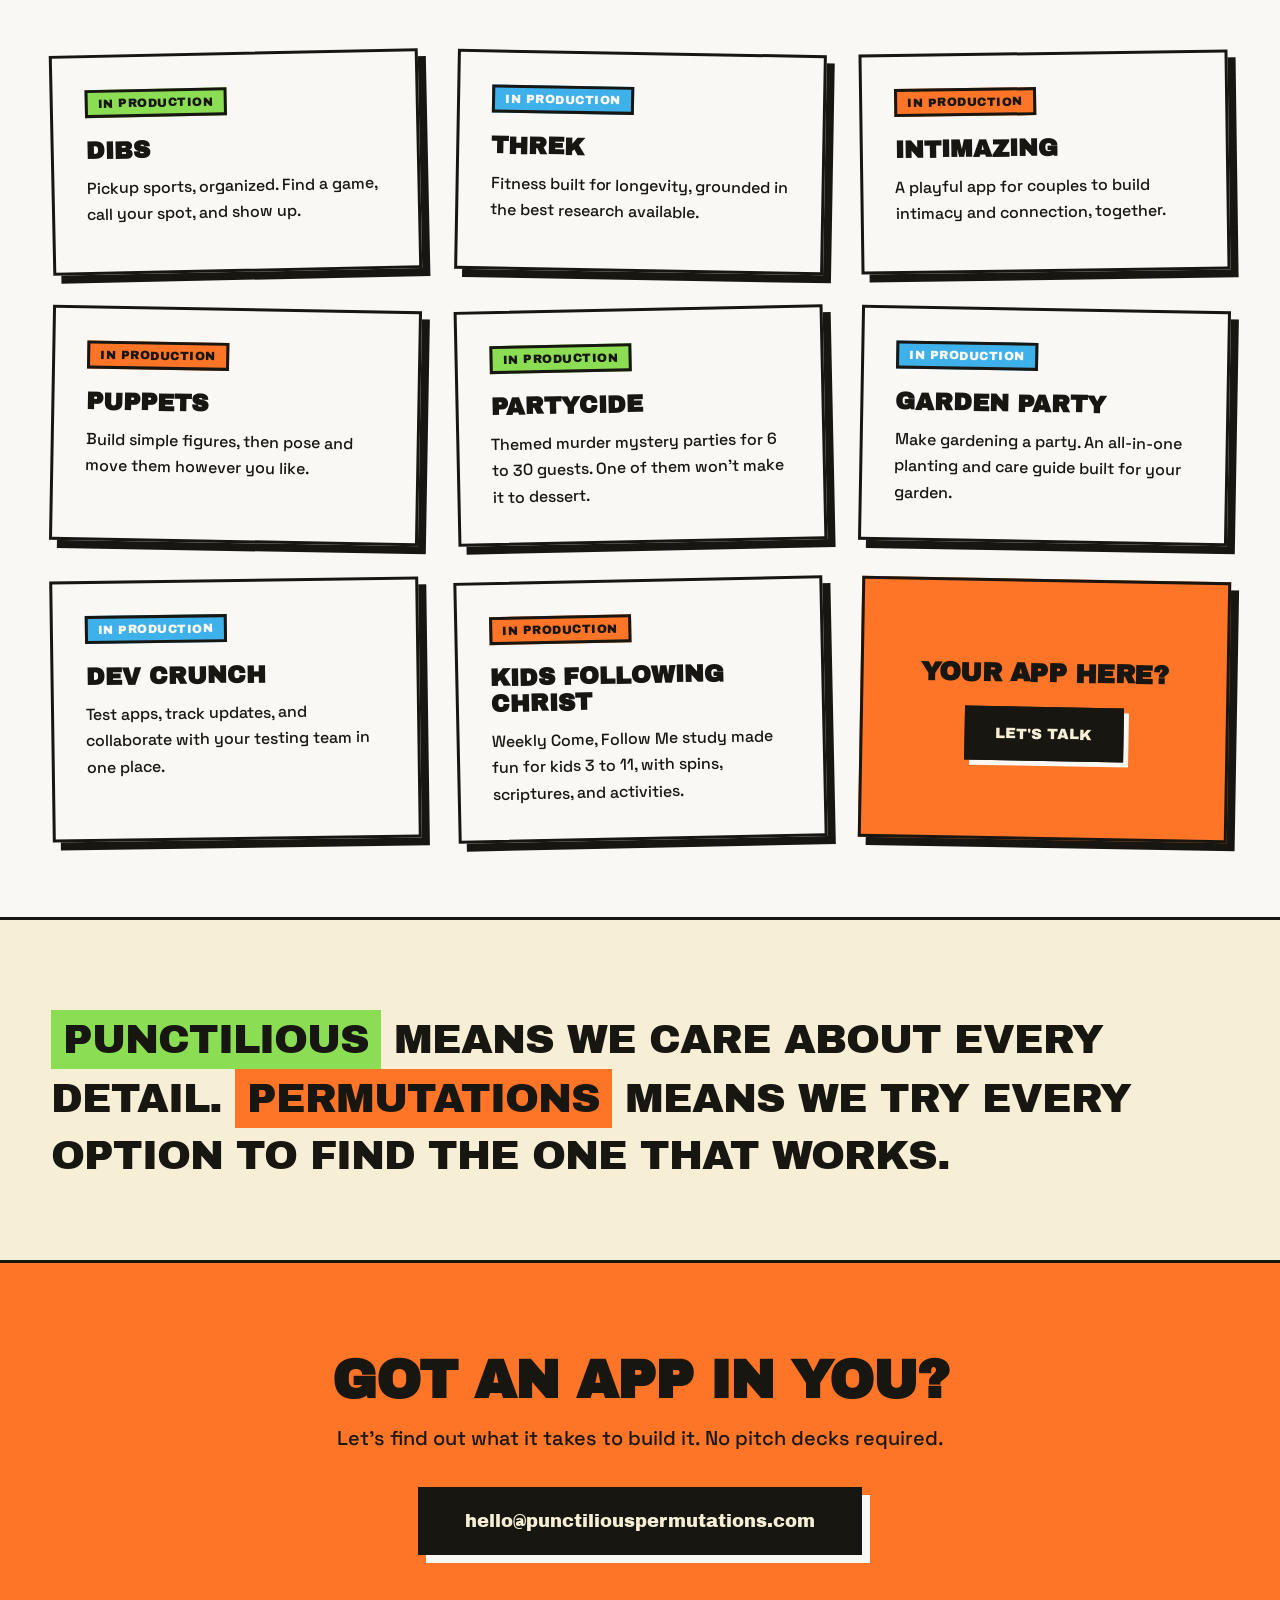
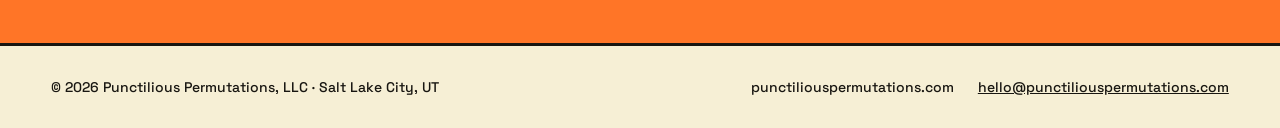
==== commit 4f05b997: "Add Dev Crunch description Co-Authored-By: Claude Opus 5.5 <noreply@anthropic.com> Claude-Session: h" ====
--- a/index.html
+++ b/index.html
@@ -119,6 +119,7 @@
       <article class="card app-card tilt-l2">
         <span class="app-tag tag-sky">In production</span>
         <h3>Dev Crunch</h3>
+        <p>Test apps, track updates, and collaborate with your testing team in one place.</p>
       </article>
       <article class="card app-card tilt-l">
         <span class="app-tag tag-orange">In production</span>
